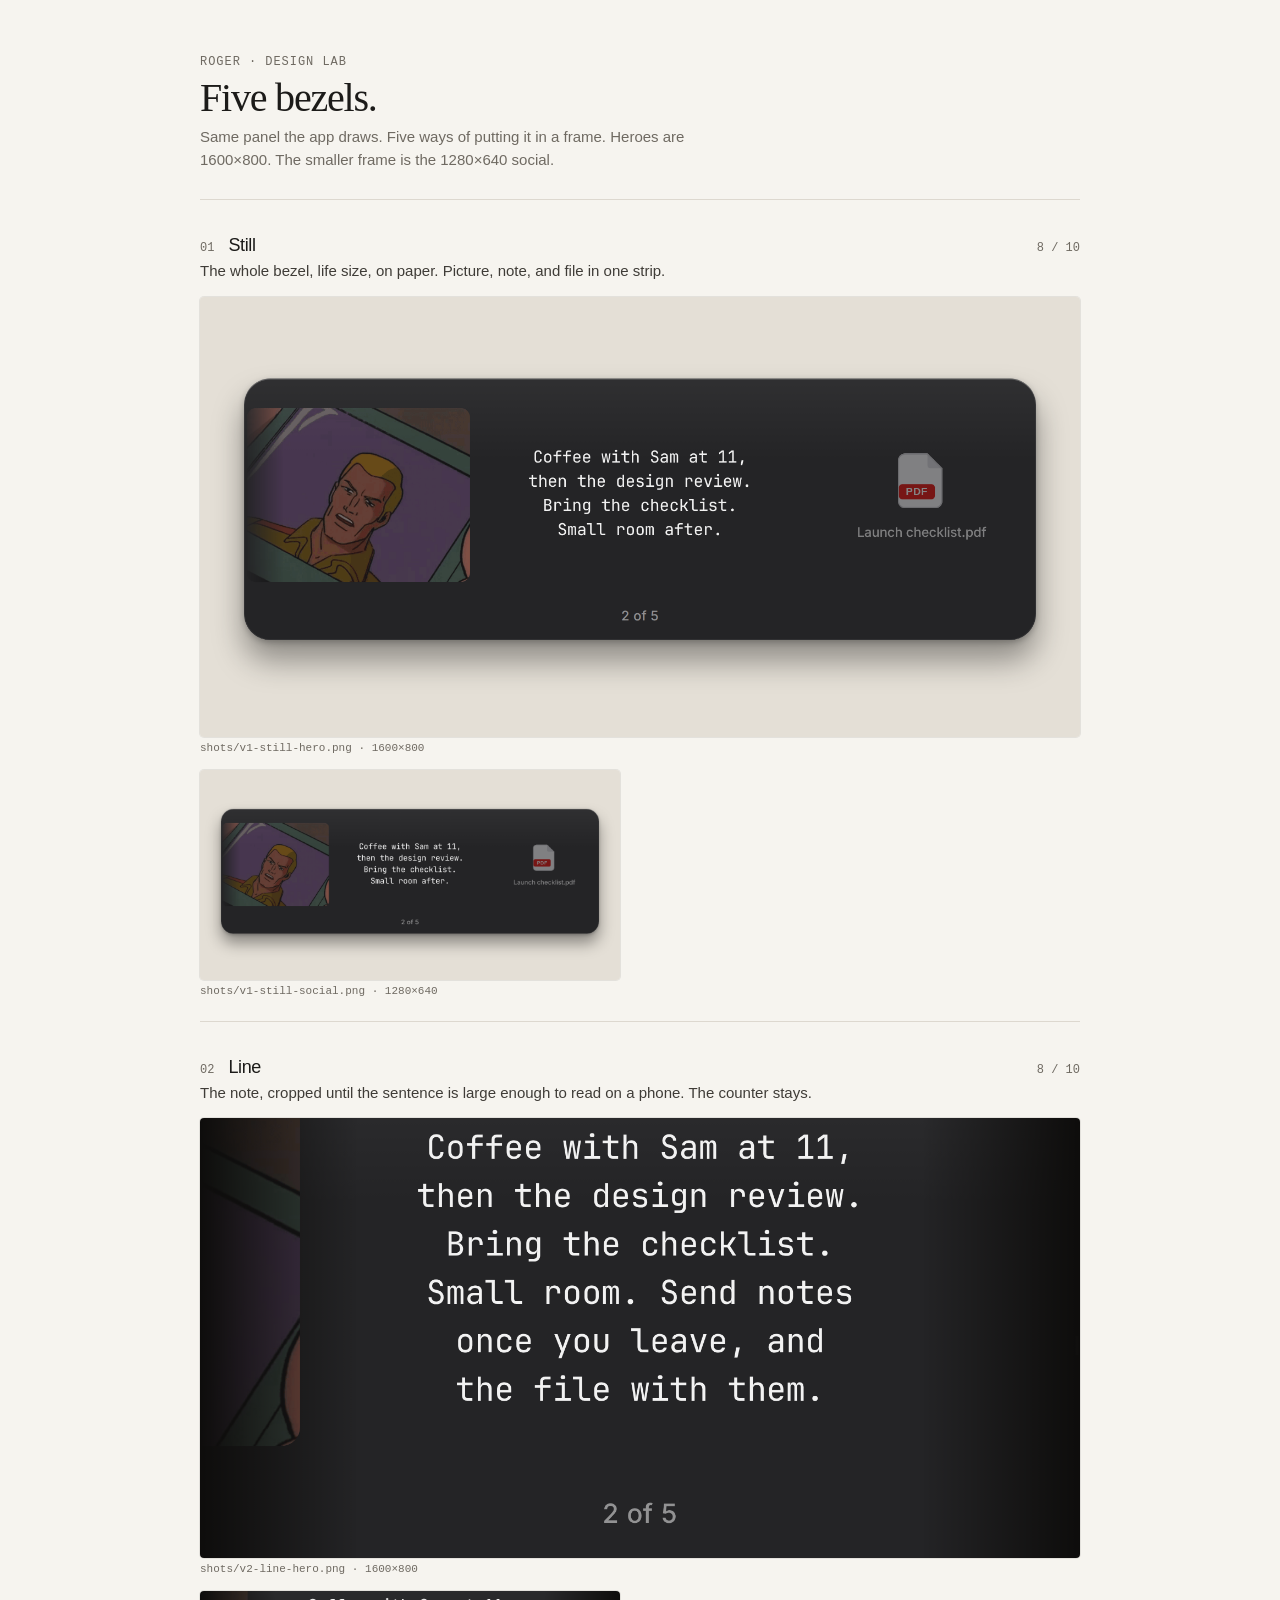
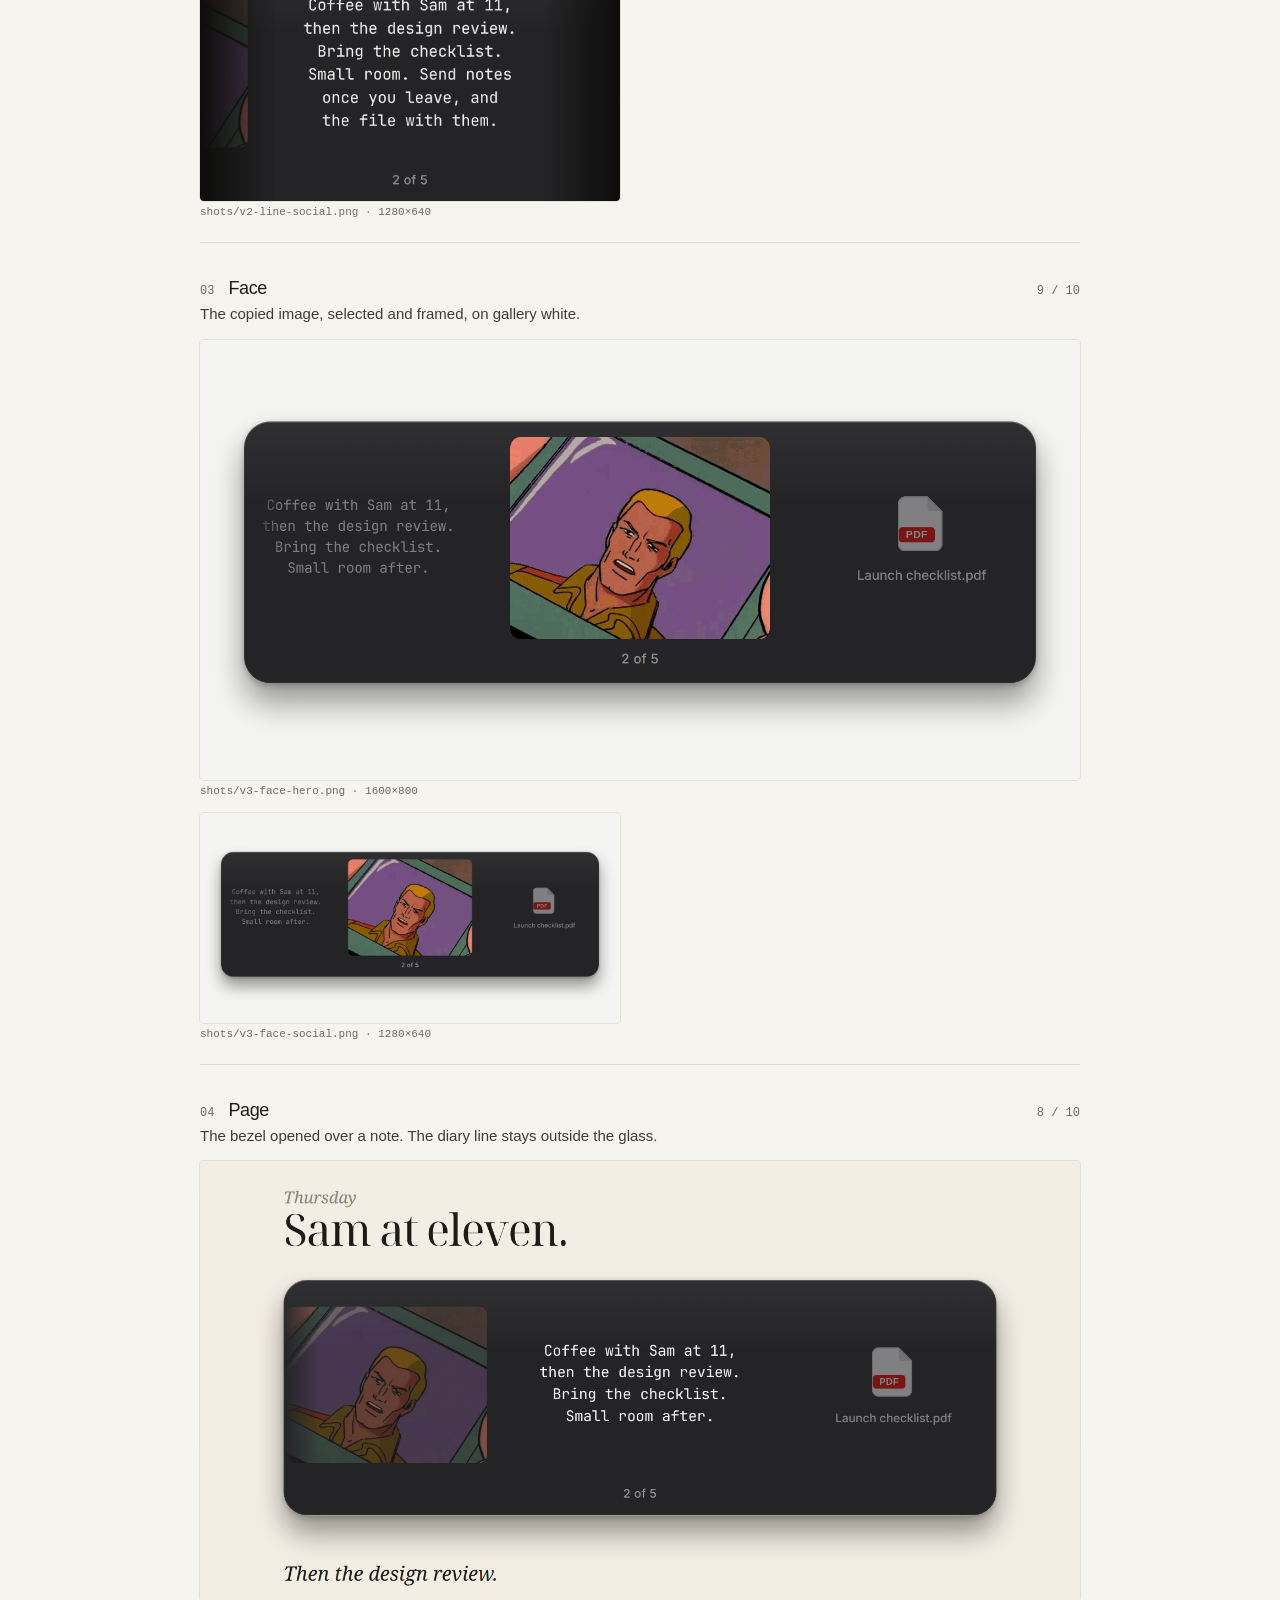
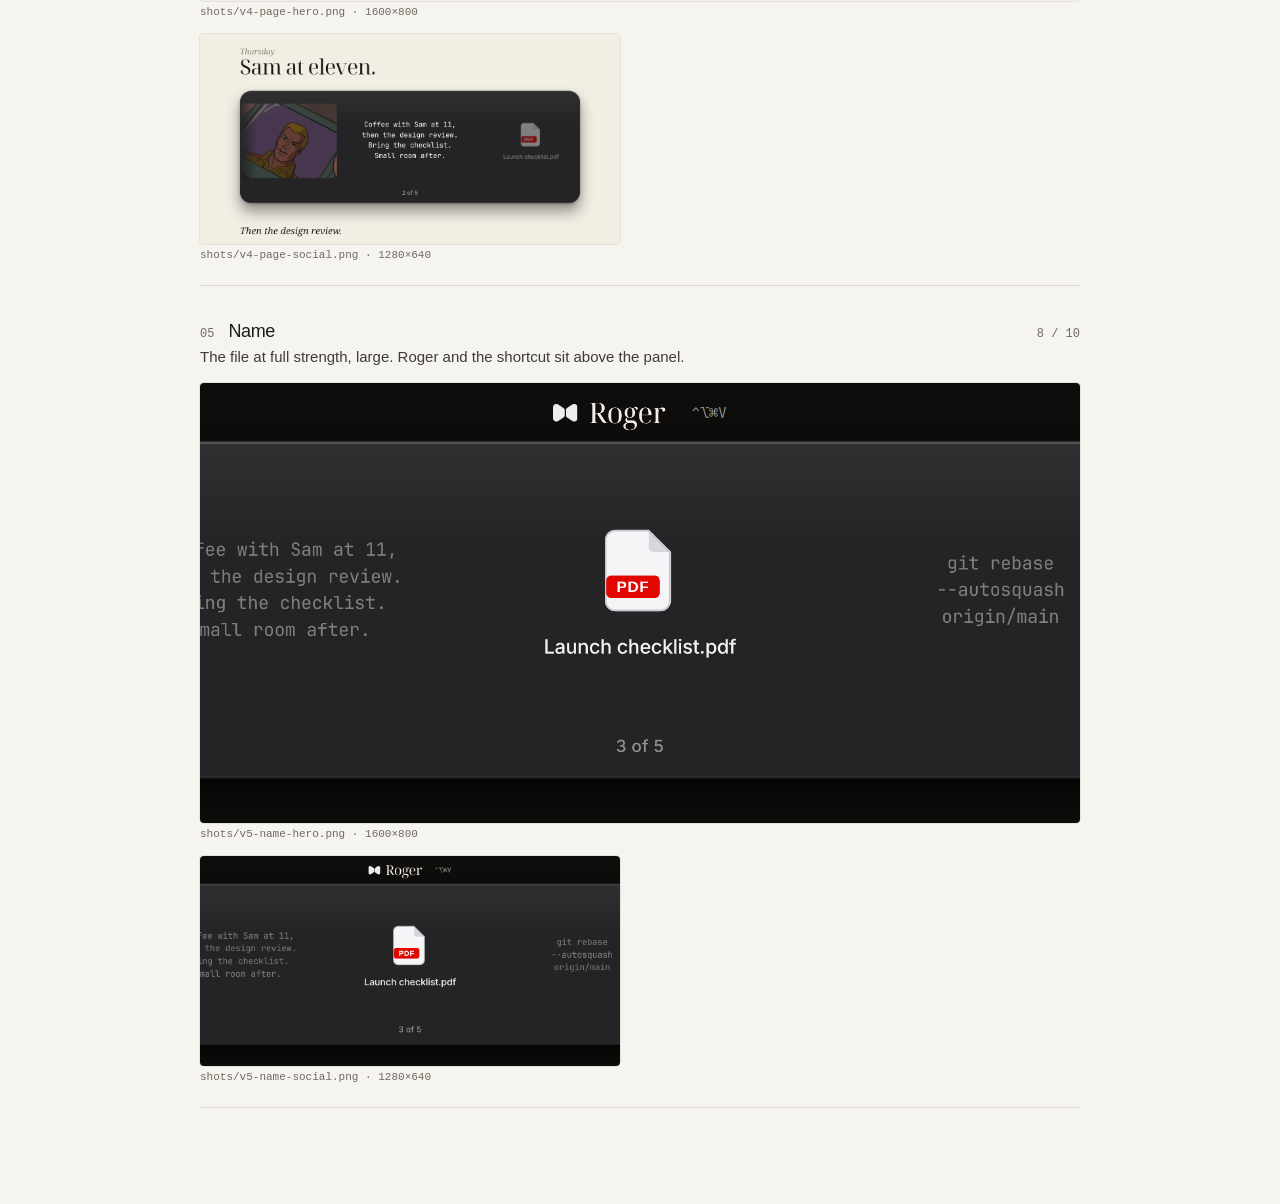
==== lab/bezel-2/index.html @ e3ef7eac "Add a second bezel lab with the panel redrawn The old presentations restaged the washed capture. The" ====
<!DOCTYPE html>
<html lang="en">
<head>
<meta charset="utf-8">
<title>Roger · bezel, five ways</title>
<style>
  :root {
    --sans: Inter, -apple-system, "Helvetica Neue", sans-serif;
    --mono: "JetBrains Mono", ui-monospace, monospace;
    --serif: "Noto Serif Display", "Noto Serif", serif;
    --ink: #1C1B19;
    --muted: #6F6A62;
    --line: #DDD8CF;
    --paper: #F6F4EF;
  }
  * { box-sizing: border-box; }
  html, body { margin: 0; background: var(--paper); color: var(--ink); }
  body {
    font: 400 15px/1.5 var(--sans);
    -webkit-font-smoothing: antialiased;
  }
  .sheet { width: 880px; margin: 0 auto; padding: 56px 0 96px; }
  header { padding-bottom: 28px; border-bottom: 1px solid var(--line); }
  .eyebrow {
    margin: 0 0 10px;
    font: 500 12px/1 var(--mono);
    letter-spacing: 0.08em;
    text-transform: uppercase;
    color: var(--muted);
  }
  h1 {
    margin: 0 0 8px;
    font-family: var(--serif);
    font-weight: 400;
    font-size: 40px;
    line-height: 1;
    letter-spacing: -0.03em;
  }
  header p { margin: 0; max-width: 520px; color: var(--muted); }
  article { padding: 36px 0 8px; border-bottom: 1px solid var(--line); }
  .row { display: flex; align-items: baseline; gap: 14px; margin-bottom: 6px; }
  .num { font: 500 12px/1 var(--mono); color: var(--muted); }
  h2 { margin: 0; font: 500 18px/1 var(--sans); letter-spacing: -0.02em; }
  .score { margin-left: auto; font: 500 12px/1 var(--mono); color: var(--muted); }
  .idea { margin: 0 0 14px; color: #3F3C37; }
  figure { margin: 0 0 16px; }
  img { display: block; width: 100%; height: auto; }
  .hero {
    border-radius: 4px;
    box-shadow: 0 0 0 1px rgba(0, 0, 0, 0.08);
  }
  .pair { display: flex; gap: 16px; align-items: flex-end; }
  .social { width: 420px; }
  figcaption {
    margin-top: 6px;
    font: 400 11px/1 var(--mono);
    color: var(--muted);
  }
</style>
</head>
<body>
<div class="sheet">
  <header>
    <p class="eyebrow">Roger · design lab</p>
    <h1>Five bezels.</h1>
    <p>Same panel the app draws. Five ways of putting it in a frame. Heroes are 1600×800. The smaller frame is the 1280×640 social.</p>
  </header>

  <article>
    <div class="row"><span class="num">01</span><h2>Still</h2><span class="score">8 / 10</span></div>
    <p class="idea">The whole bezel, life size, on paper. Picture, note, and file in one strip.</p>
    <figure><img class="hero" src="shots/v1-still-hero.png" alt="Still. Roger's bezel centred on warm paper, a note selected between a photograph and a PDF."><figcaption>shots/v1-still-hero.png · 1600×800</figcaption></figure>
    <figure class="social"><img class="hero" src="shots/v1-still-social.png" alt="Social crop of Still."><figcaption>shots/v1-still-social.png · 1280×640</figcaption></figure>
  </article>

  <article>
    <div class="row"><span class="num">02</span><h2>Line</h2><span class="score">8 / 10</span></div>
    <p class="idea">The note, cropped until the sentence is large enough to read on a phone. The counter stays.</p>
    <figure><img class="hero" src="shots/v2-line-hero.png" alt="Line. A close crop of the selected note inside the bezel, with the counter 2 of 5."><figcaption>shots/v2-line-hero.png · 1600×800</figcaption></figure>
    <figure class="social"><img class="hero" src="shots/v2-line-social.png" alt="Social crop of Line."><figcaption>shots/v2-line-social.png · 1280×640</figcaption></figure>
  </article>

  <article>
    <div class="row"><span class="num">03</span><h2>Face</h2><span class="score">9 / 10</span></div>
    <p class="idea">The copied image, selected and framed, on gallery white.</p>
    <figure><img class="hero" src="shots/v3-face-hero.png" alt="Face. The bezel with a portrait selected in the centre, a note and a PDF beside it."><figcaption>shots/v3-face-hero.png · 1600×800</figcaption></figure>
    <figure class="social"><img class="hero" src="shots/v3-face-social.png" alt="Social crop of Face."><figcaption>shots/v3-face-social.png · 1280×640</figcaption></figure>
  </article>

  <article>
    <div class="row"><span class="num">04</span><h2>Page</h2><span class="score">8 / 10</span></div>
    <p class="idea">The bezel opened over a note. The diary line stays outside the glass.</p>
    <figure><img class="hero" src="shots/v4-page-hero.png" alt="Page. A typeset Thursday note with the bezel between two lines of the diary."><figcaption>shots/v4-page-hero.png · 1600×800</figcaption></figure>
    <figure class="social"><img class="hero" src="shots/v4-page-social.png" alt="Social crop of Page."><figcaption>shots/v4-page-social.png · 1280×640</figcaption></figure>
  </article>

  <article>
    <div class="row"><span class="num">05</span><h2>Name</h2><span class="score">8 / 10</span></div>
    <p class="idea">The file at full strength, large. Roger and the shortcut sit above the panel.</p>
    <figure><img class="hero" src="shots/v5-name-hero.png" alt="Name. The bezel with a PDF selected, and the word Roger with the shortcut underneath."><figcaption>shots/v5-name-hero.png · 1600×800</figcaption></figure>
    <figure class="social"><img class="hero" src="shots/v5-name-social.png" alt="Social crop of Name."><figcaption>shots/v5-name-social.png · 1280×640</figcaption></figure>
  </article>
</div>
</body>
</html>
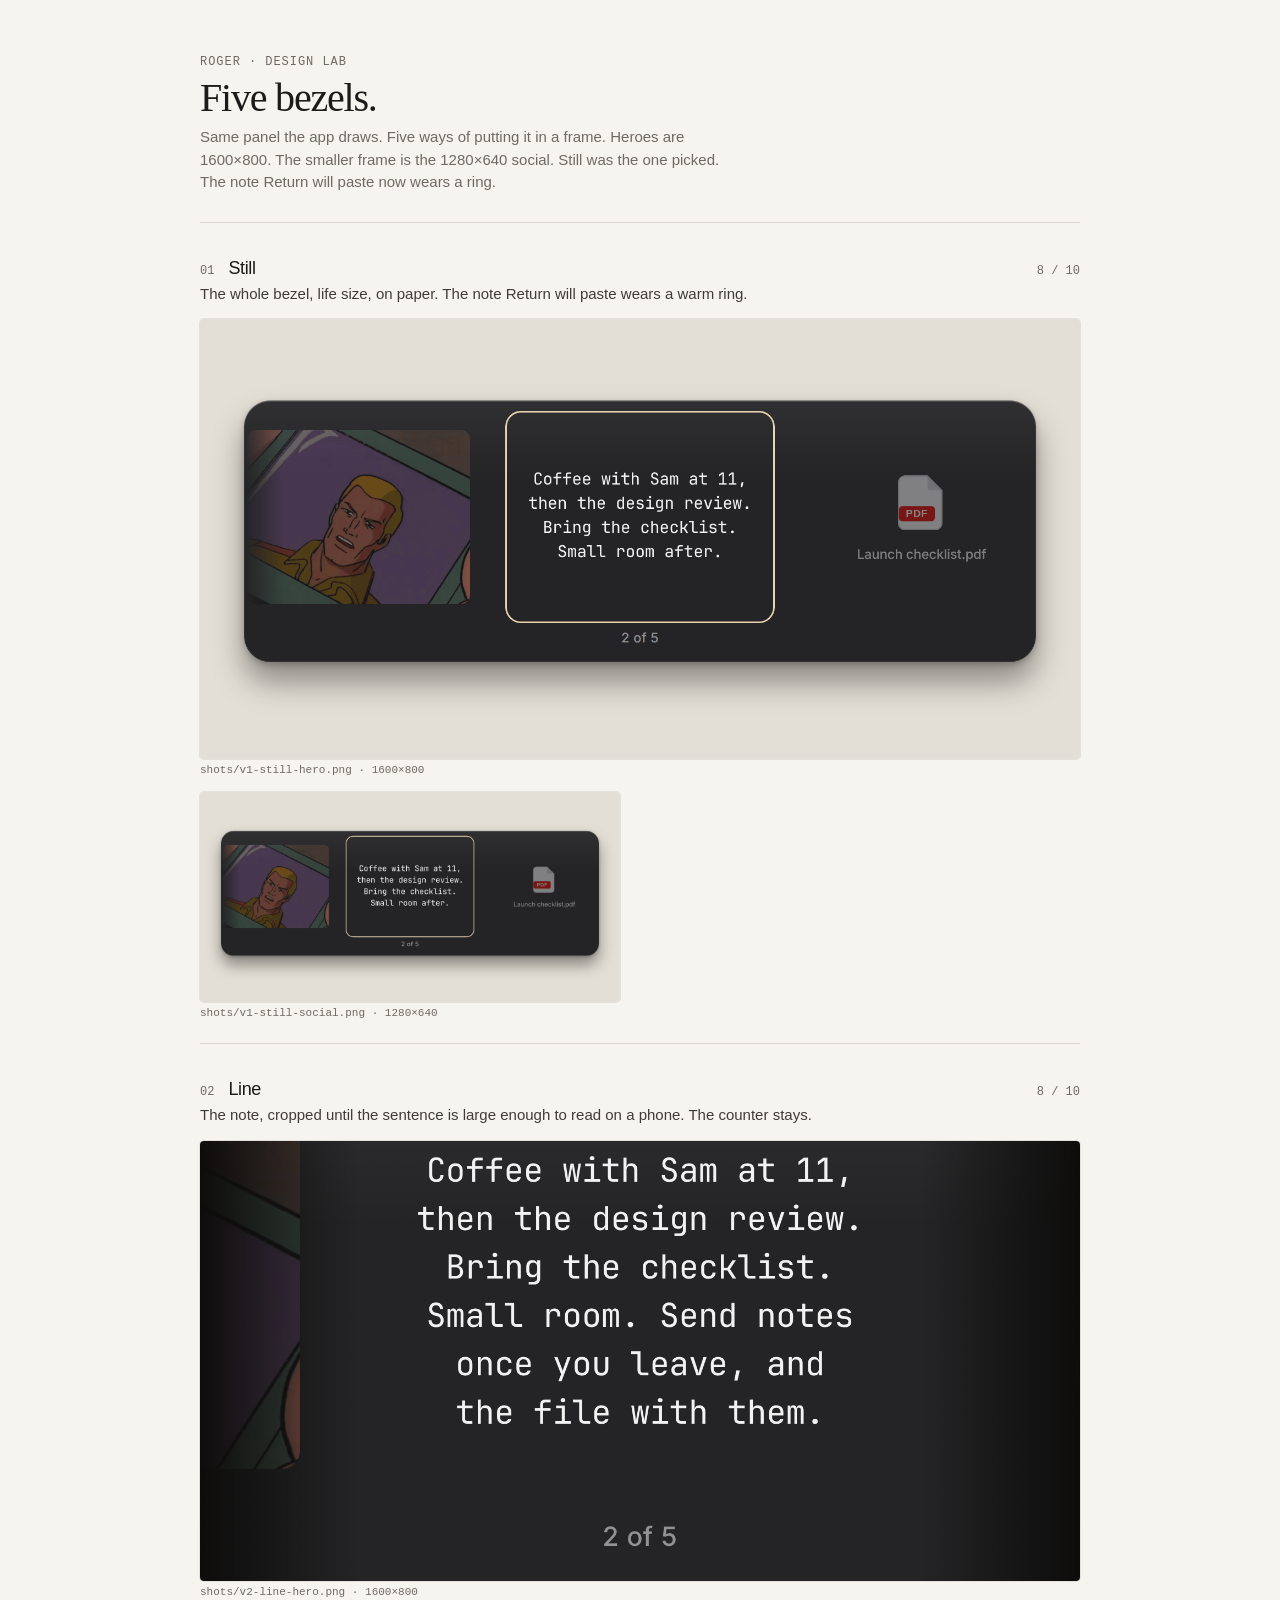
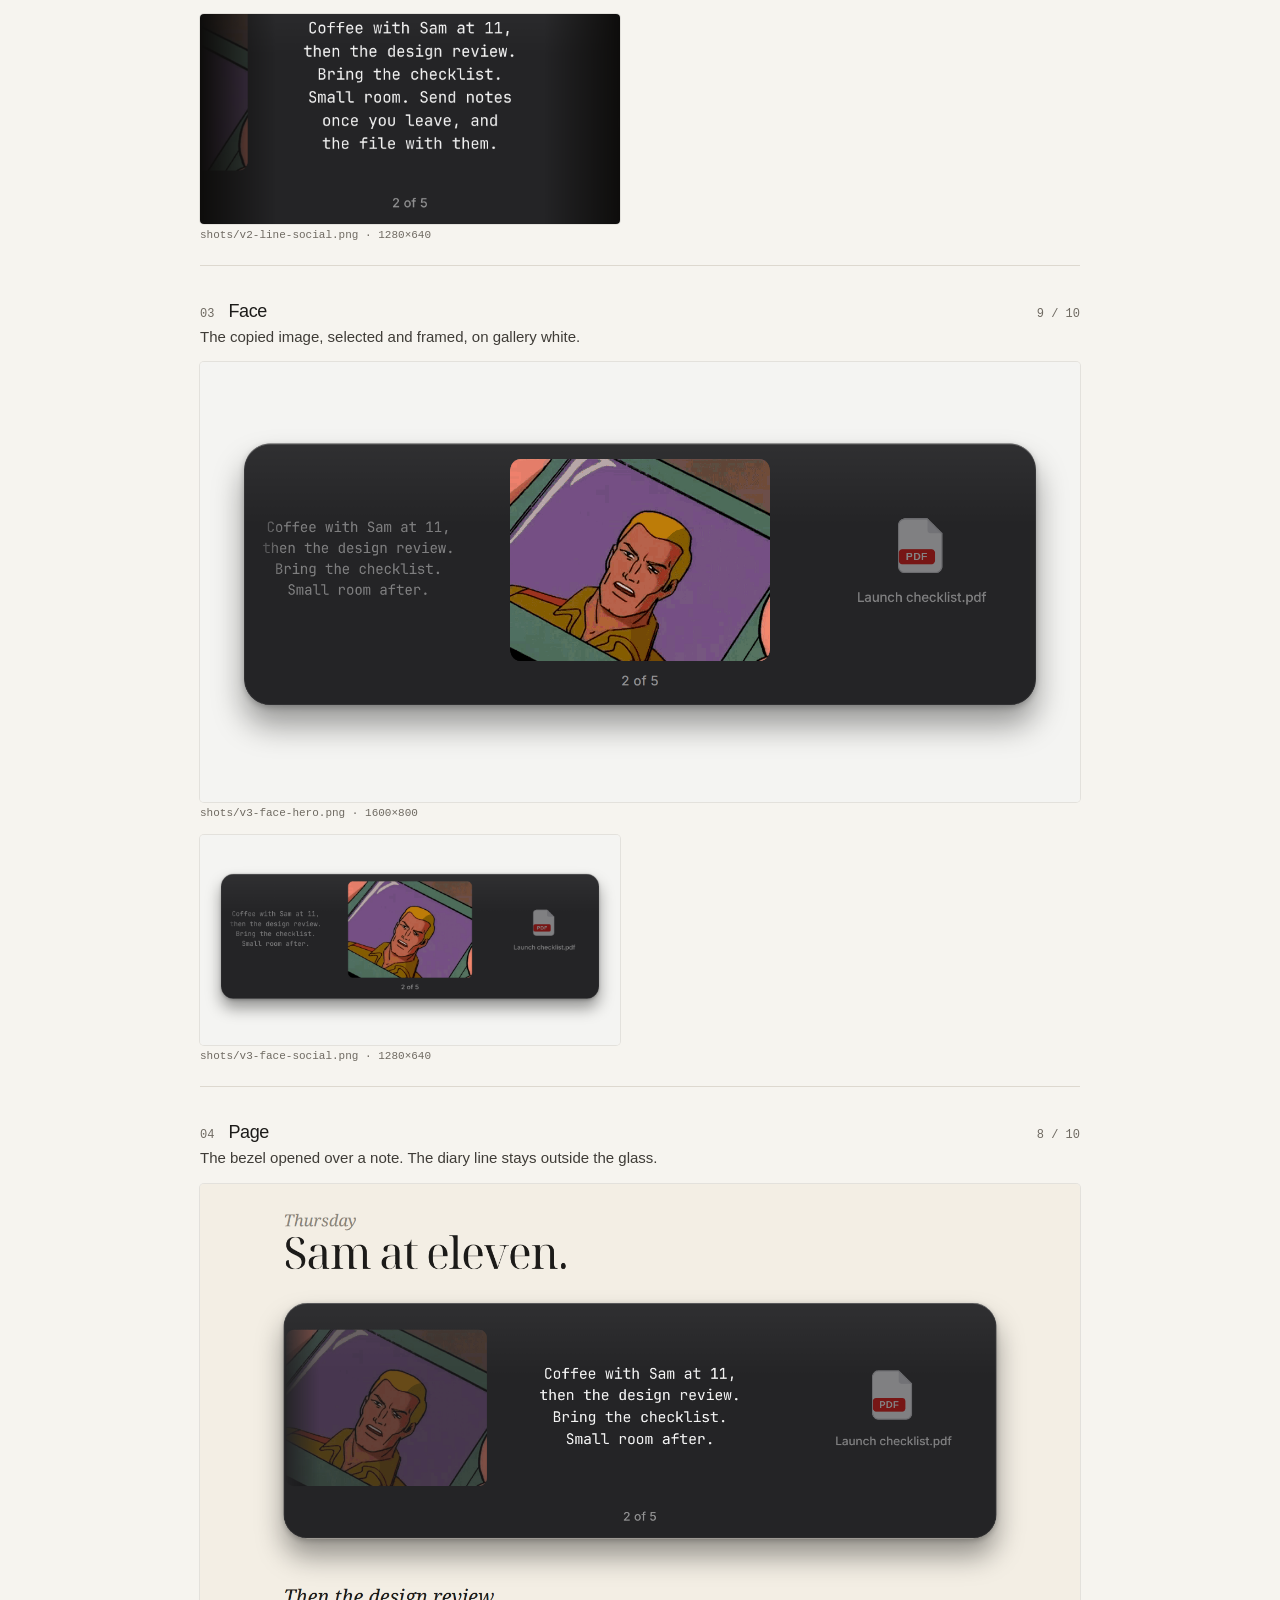
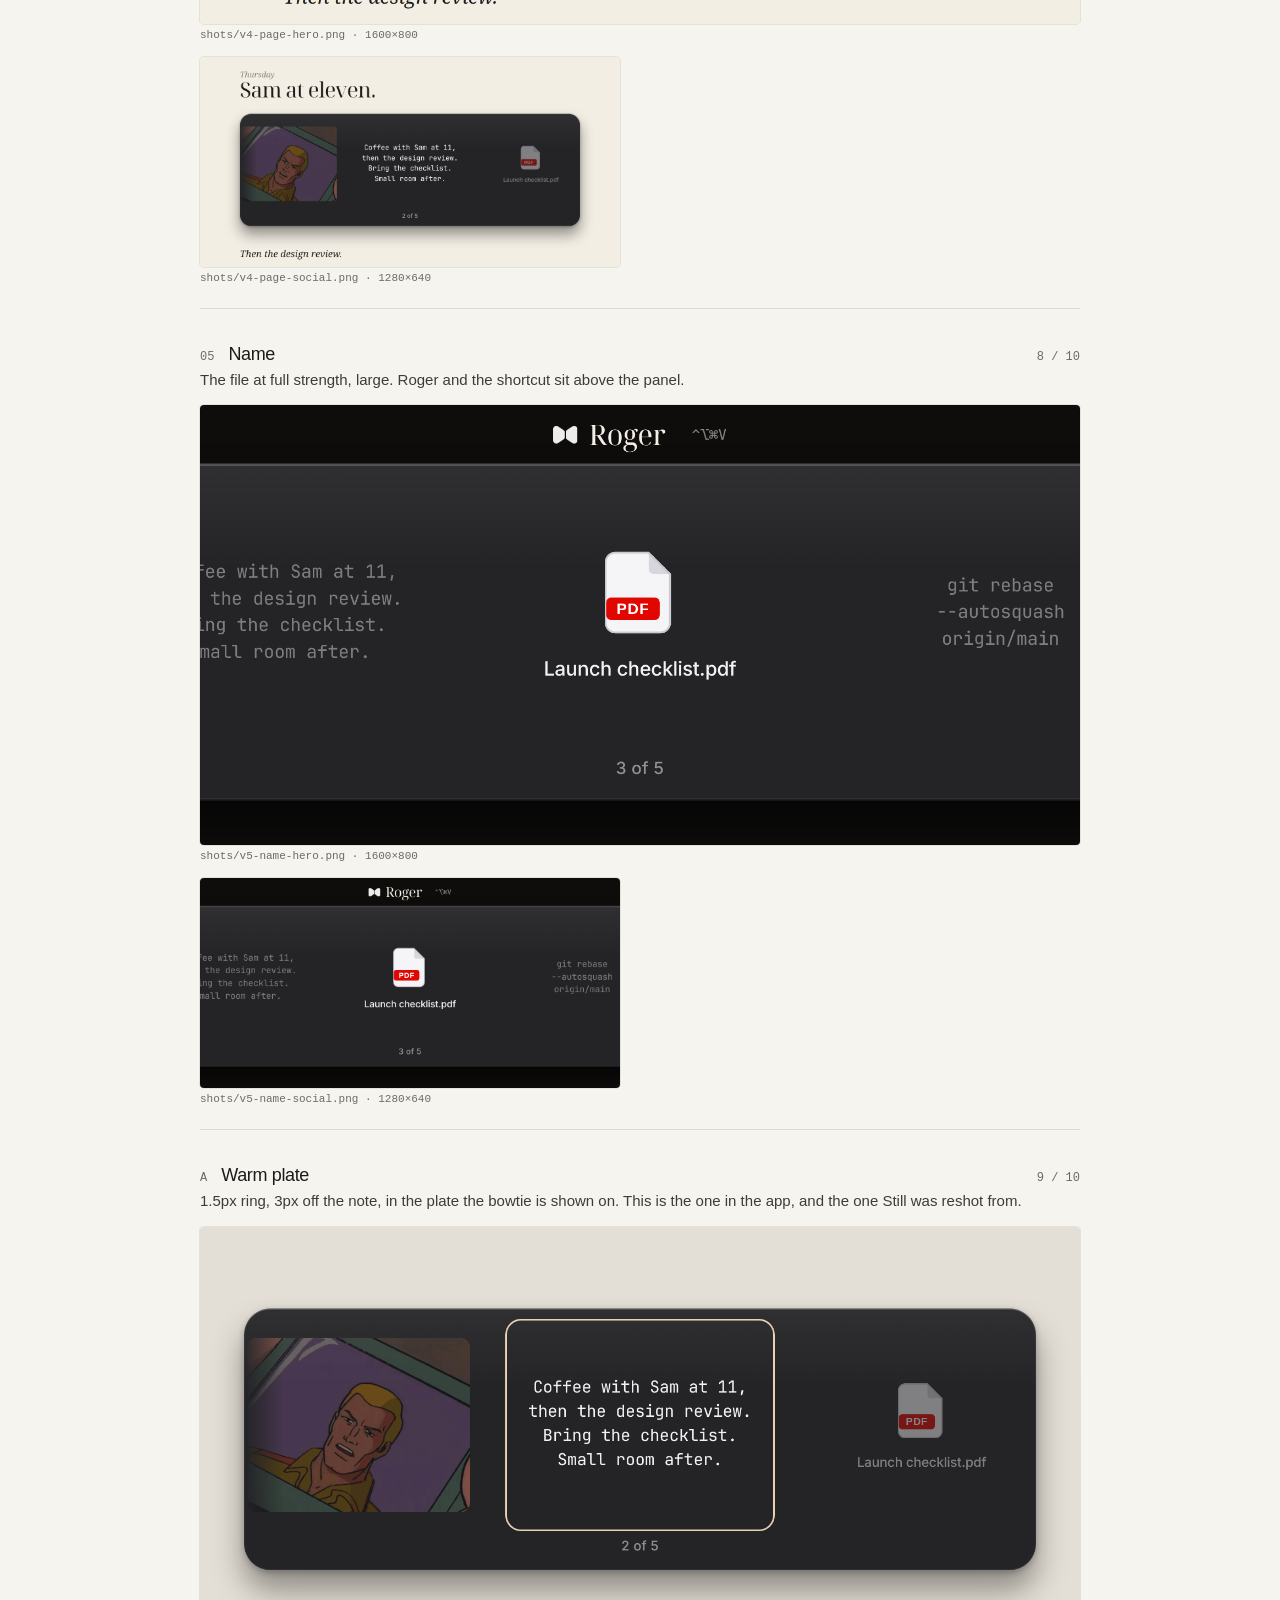
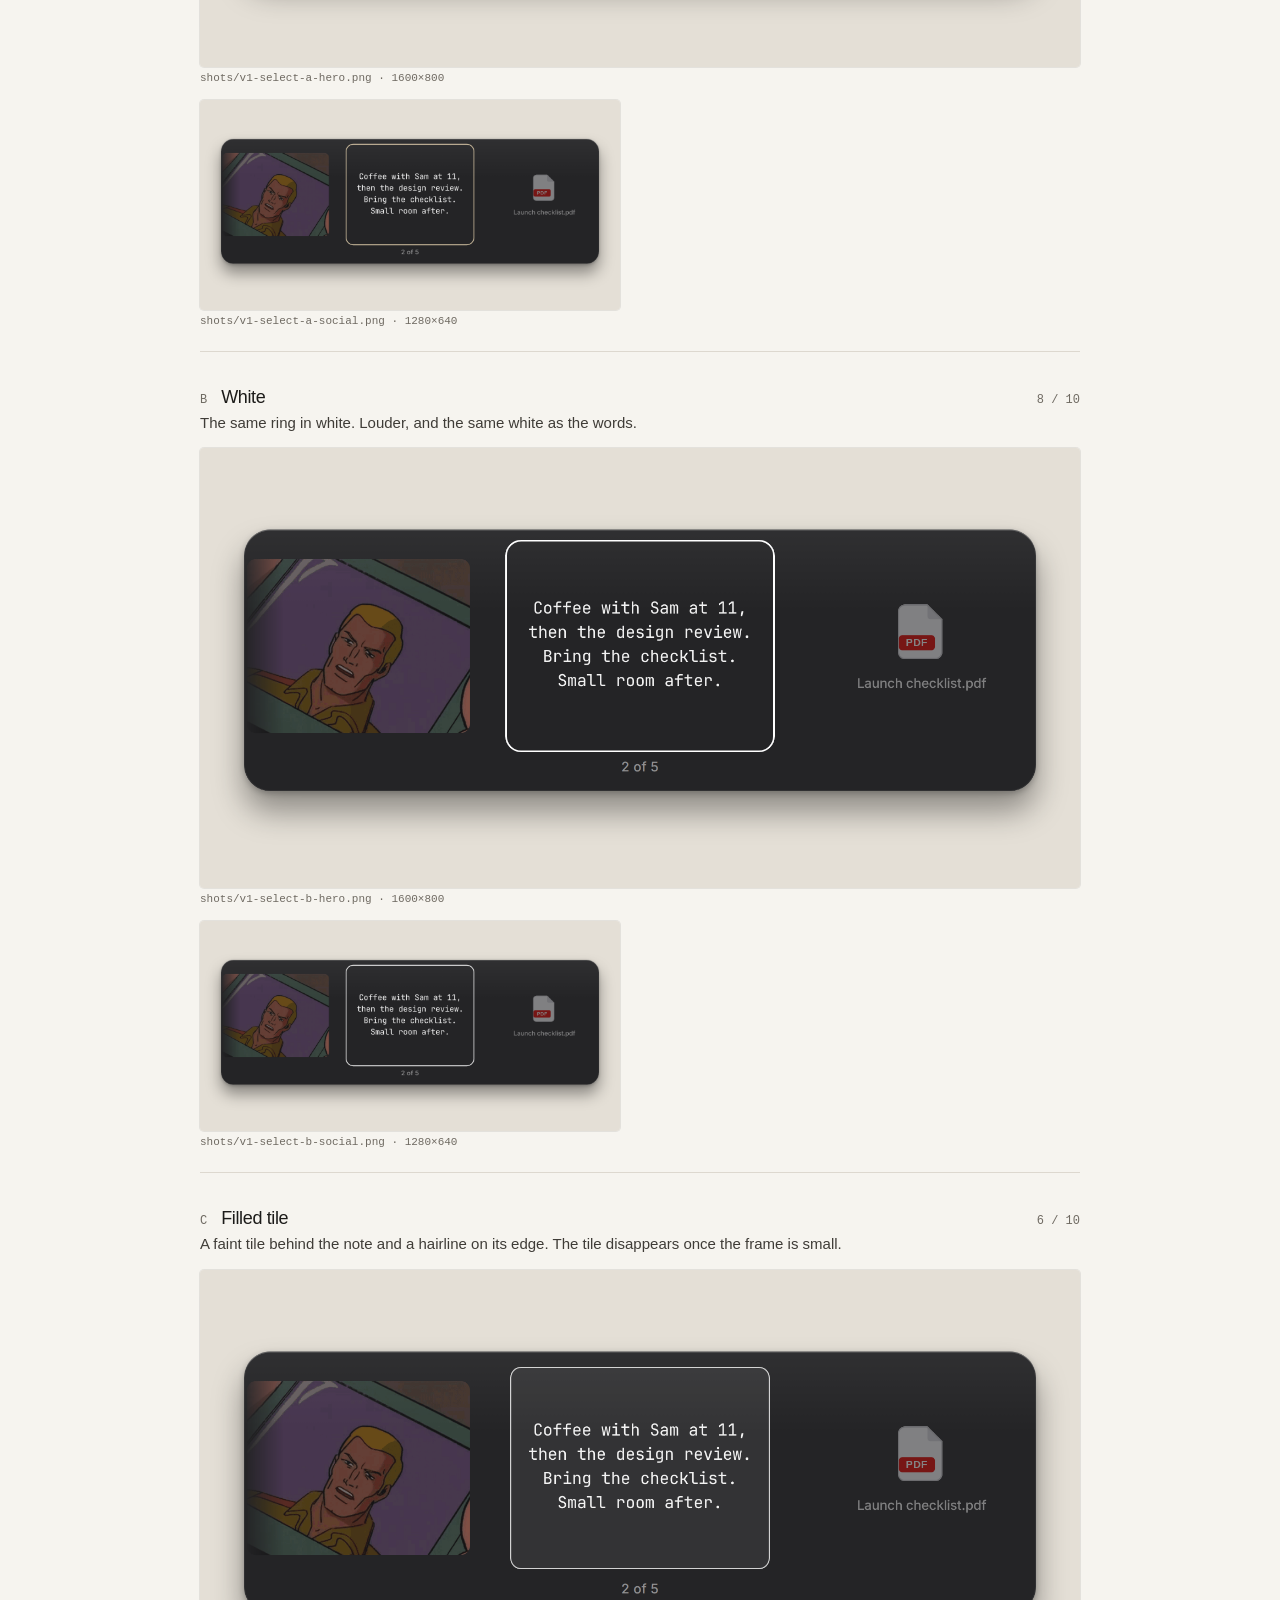
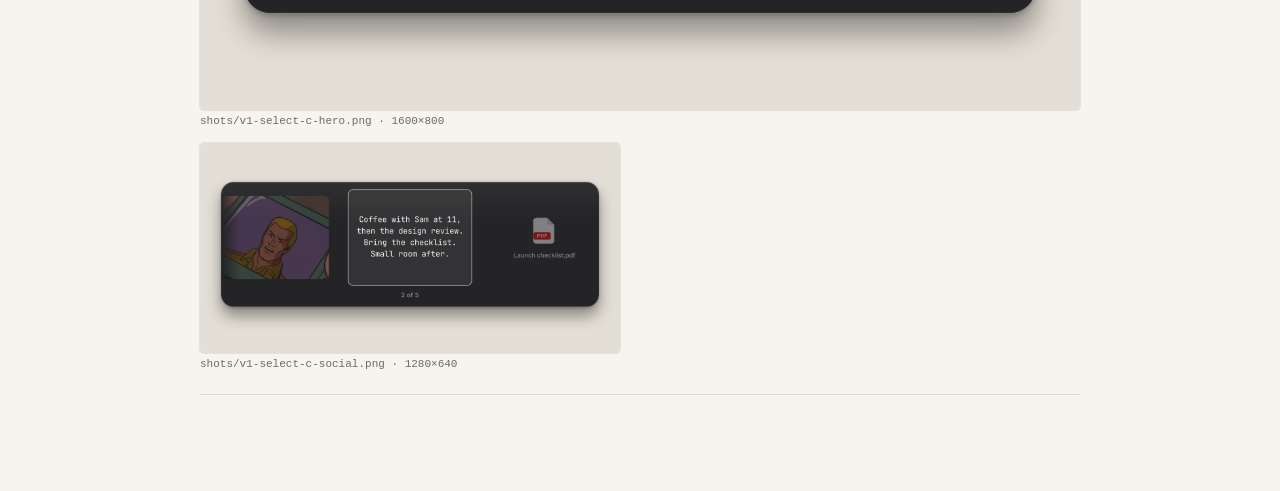
==== commit d148942b: "Ring the item Return will paste The selected bezel item wears a 1.5pt warm plate stroke, 3pt off the" ====
--- a/lab/bezel-2/index.html
+++ b/lab/bezel-2/index.html
@@ -63,13 +63,13 @@
   <header>
     <p class="eyebrow">Roger · design lab</p>
     <h1>Five bezels.</h1>
-    <p>Same panel the app draws. Five ways of putting it in a frame. Heroes are 1600×800. The smaller frame is the 1280×640 social.</p>
+    <p>Same panel the app draws. Five ways of putting it in a frame. Heroes are 1600×800. The smaller frame is the 1280×640 social. Still was the one picked. The note Return will paste now wears a ring.</p>
   </header>
 
   <article>
     <div class="row"><span class="num">01</span><h2>Still</h2><span class="score">8 / 10</span></div>
-    <p class="idea">The whole bezel, life size, on paper. Picture, note, and file in one strip.</p>
-    <figure><img class="hero" src="shots/v1-still-hero.png" alt="Still. Roger's bezel centred on warm paper, a note selected between a photograph and a PDF."><figcaption>shots/v1-still-hero.png · 1600×800</figcaption></figure>
+    <p class="idea">The whole bezel, life size, on paper. The note Return will paste wears a warm ring.</p>
+    <figure><img class="hero" src="shots/v1-still-hero.png" alt="Still. Roger's bezel on warm paper. A warm ring sits off the selected note, between a photograph and a PDF."><figcaption>shots/v1-still-hero.png · 1600×800</figcaption></figure>
     <figure class="social"><img class="hero" src="shots/v1-still-social.png" alt="Social crop of Still."><figcaption>shots/v1-still-social.png · 1280×640</figcaption></figure>
   </article>
 
@@ -100,6 +100,27 @@
     <figure><img class="hero" src="shots/v5-name-hero.png" alt="Name. The bezel with a PDF selected, and the word Roger with the shortcut underneath."><figcaption>shots/v5-name-hero.png · 1600×800</figcaption></figure>
     <figure class="social"><img class="hero" src="shots/v5-name-social.png" alt="Social crop of Name."><figcaption>shots/v5-name-social.png · 1280×640</figcaption></figure>
   </article>
+
+  <article>
+    <div class="row"><span class="num">A</span><h2>Warm plate</h2><span class="score">9 / 10</span></div>
+    <p class="idea">1.5px ring, 3px off the note, in the plate the bowtie is shown on. This is the one in the app, and the one Still was reshot from.</p>
+    <figure><img class="hero" src="shots/v1-select-a-hero.png" alt="Selection A. A warm ring around the selected note, held off the type."><figcaption>shots/v1-select-a-hero.png · 1600×800</figcaption></figure>
+    <figure class="social"><img class="hero" src="shots/v1-select-a-social.png" alt="Social crop of selection A."><figcaption>shots/v1-select-a-social.png · 1280×640</figcaption></figure>
+  </article>
+
+  <article>
+    <div class="row"><span class="num">B</span><h2>White</h2><span class="score">8 / 10</span></div>
+    <p class="idea">The same ring in white. Louder, and the same white as the words.</p>
+    <figure><img class="hero" src="shots/v1-select-b-hero.png" alt="Selection B. A white ring around the selected note."><figcaption>shots/v1-select-b-hero.png · 1600×800</figcaption></figure>
+    <figure class="social"><img class="hero" src="shots/v1-select-b-social.png" alt="Social crop of selection B."><figcaption>shots/v1-select-b-social.png · 1280×640</figcaption></figure>
+  </article>
+
+  <article>
+    <div class="row"><span class="num">C</span><h2>Filled tile</h2><span class="score">6 / 10</span></div>
+    <p class="idea">A faint tile behind the note and a hairline on its edge. The tile disappears once the frame is small.</p>
+    <figure><img class="hero" src="shots/v1-select-c-hero.png" alt="Selection C. A faint filled tile and a thin ring on the selected note."><figcaption>shots/v1-select-c-hero.png · 1600×800</figcaption></figure>
+    <figure class="social"><img class="hero" src="shots/v1-select-c-social.png" alt="Social crop of selection C."><figcaption>shots/v1-select-c-social.png · 1280×640</figcaption></figure>
+  </article>
 </div>
 </body>
 </html>
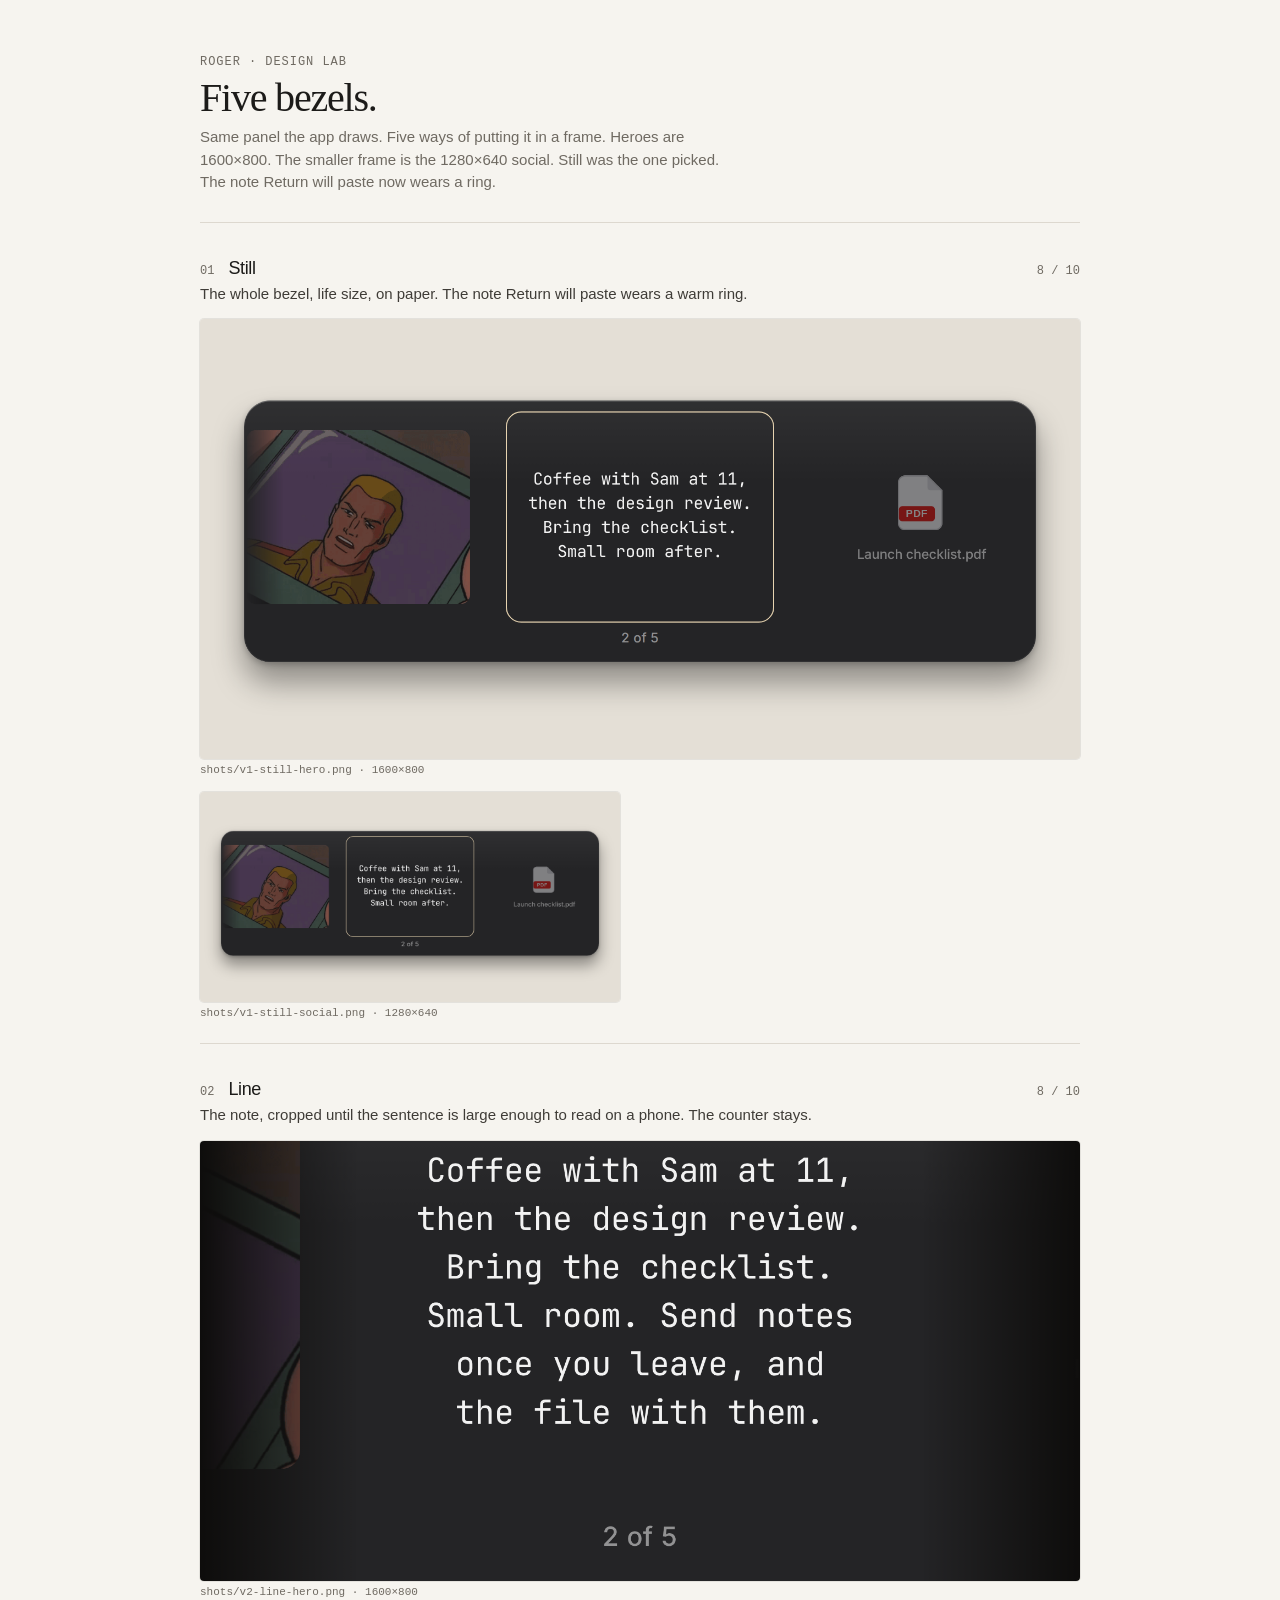
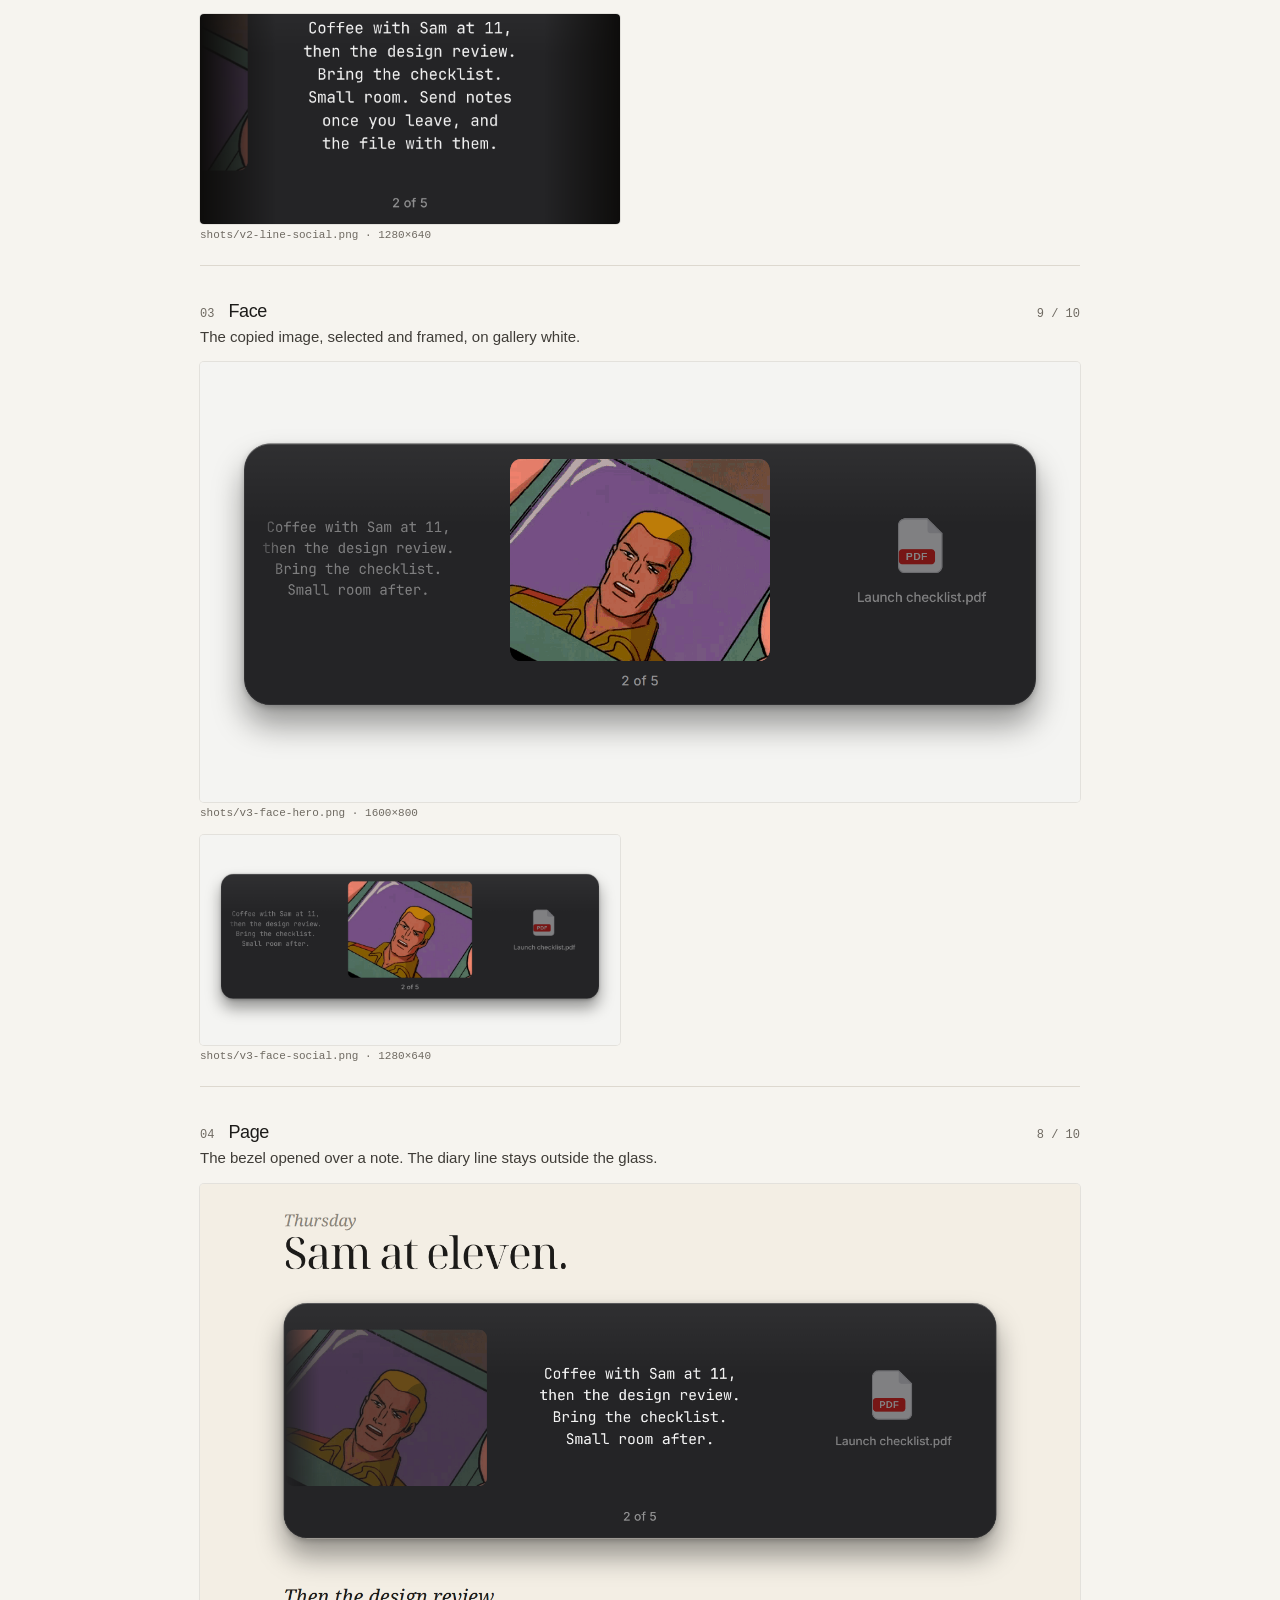
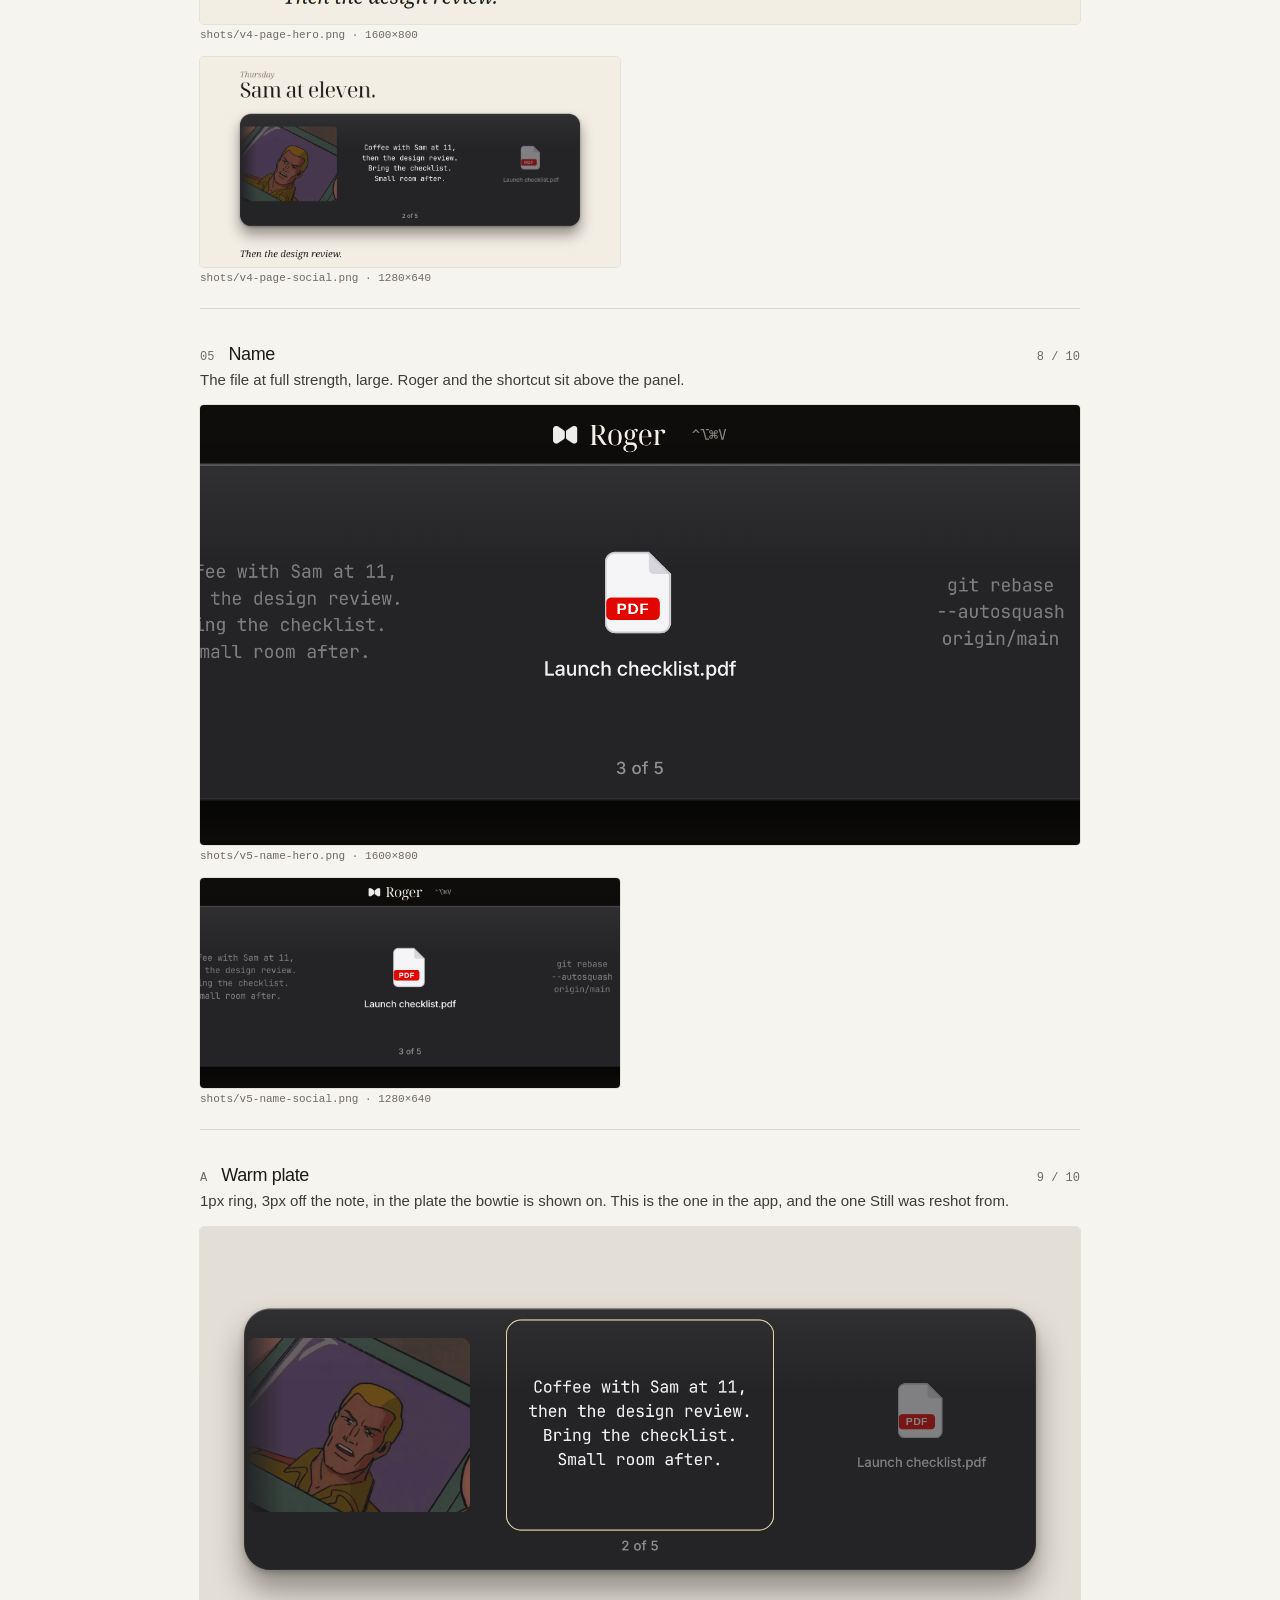
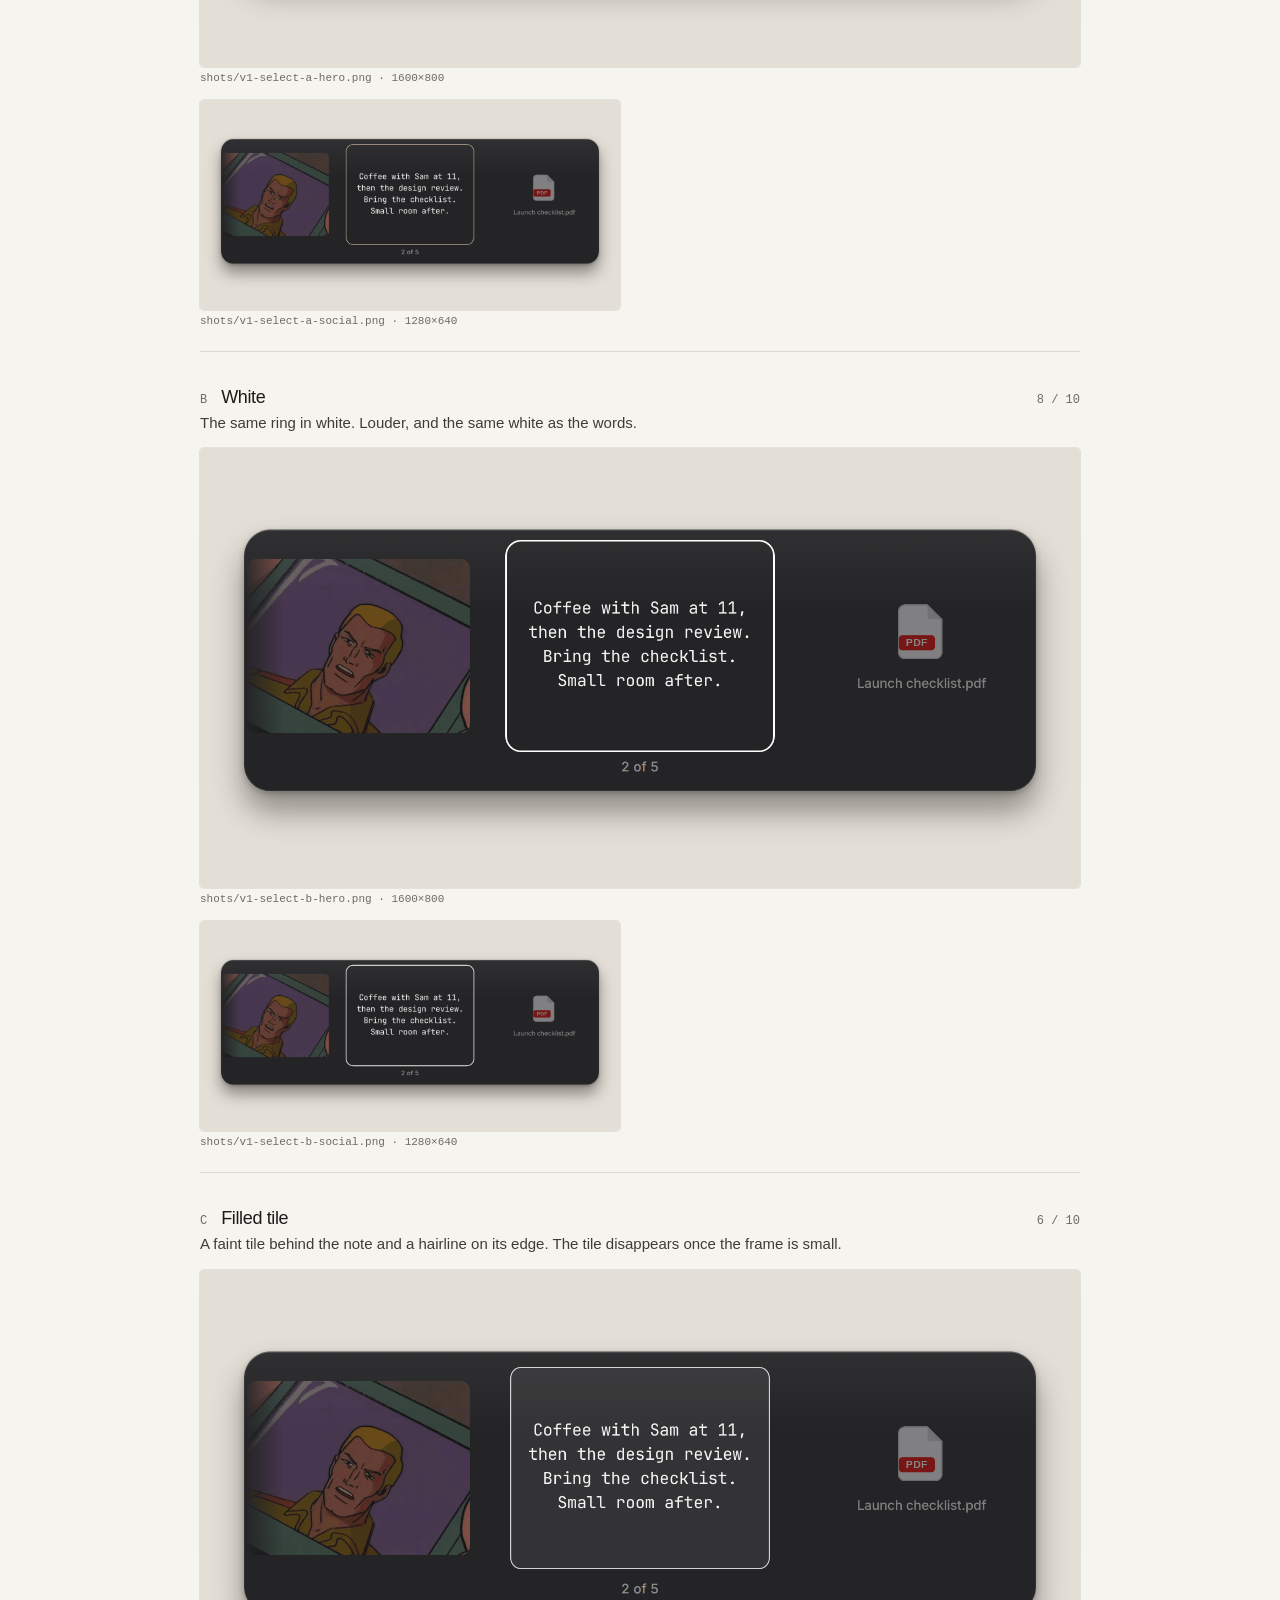
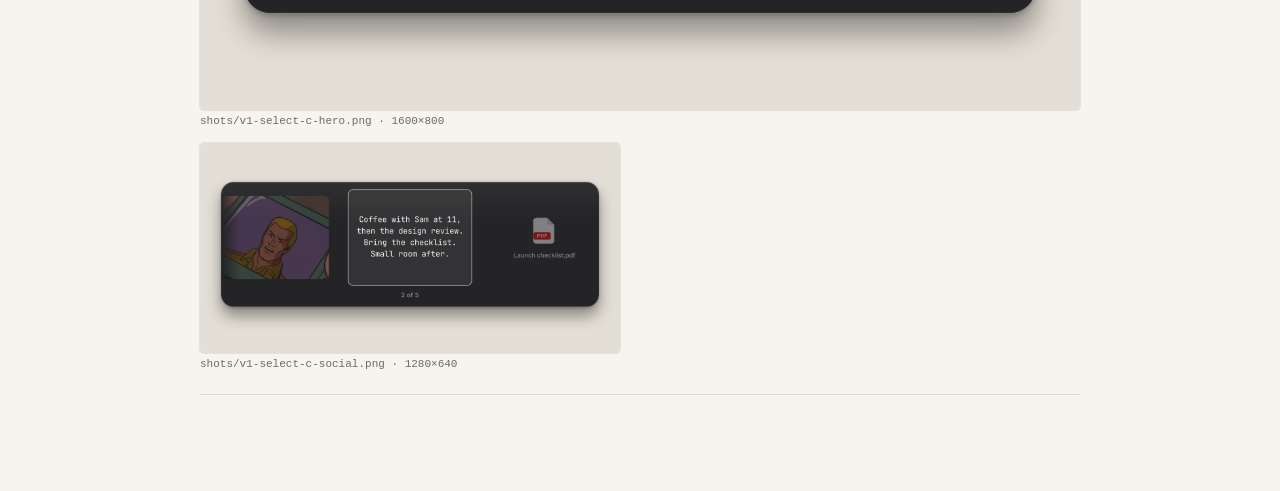
==== commit 288b99a3: "Thin the selection ring to one point The stroke is 1pt, held 3pt off the item, and snapped onto whol" ====
--- a/lab/bezel-2/index.html
+++ b/lab/bezel-2/index.html
@@ -103,7 +103,7 @@
 
   <article>
     <div class="row"><span class="num">A</span><h2>Warm plate</h2><span class="score">9 / 10</span></div>
-    <p class="idea">1.5px ring, 3px off the note, in the plate the bowtie is shown on. This is the one in the app, and the one Still was reshot from.</p>
+    <p class="idea">1px ring, 3px off the note, in the plate the bowtie is shown on. This is the one in the app, and the one Still was reshot from.</p>
     <figure><img class="hero" src="shots/v1-select-a-hero.png" alt="Selection A. A warm ring around the selected note, held off the type."><figcaption>shots/v1-select-a-hero.png · 1600×800</figcaption></figure>
     <figure class="social"><img class="hero" src="shots/v1-select-a-social.png" alt="Social crop of selection A."><figcaption>shots/v1-select-a-social.png · 1280×640</figcaption></figure>
   </article>
